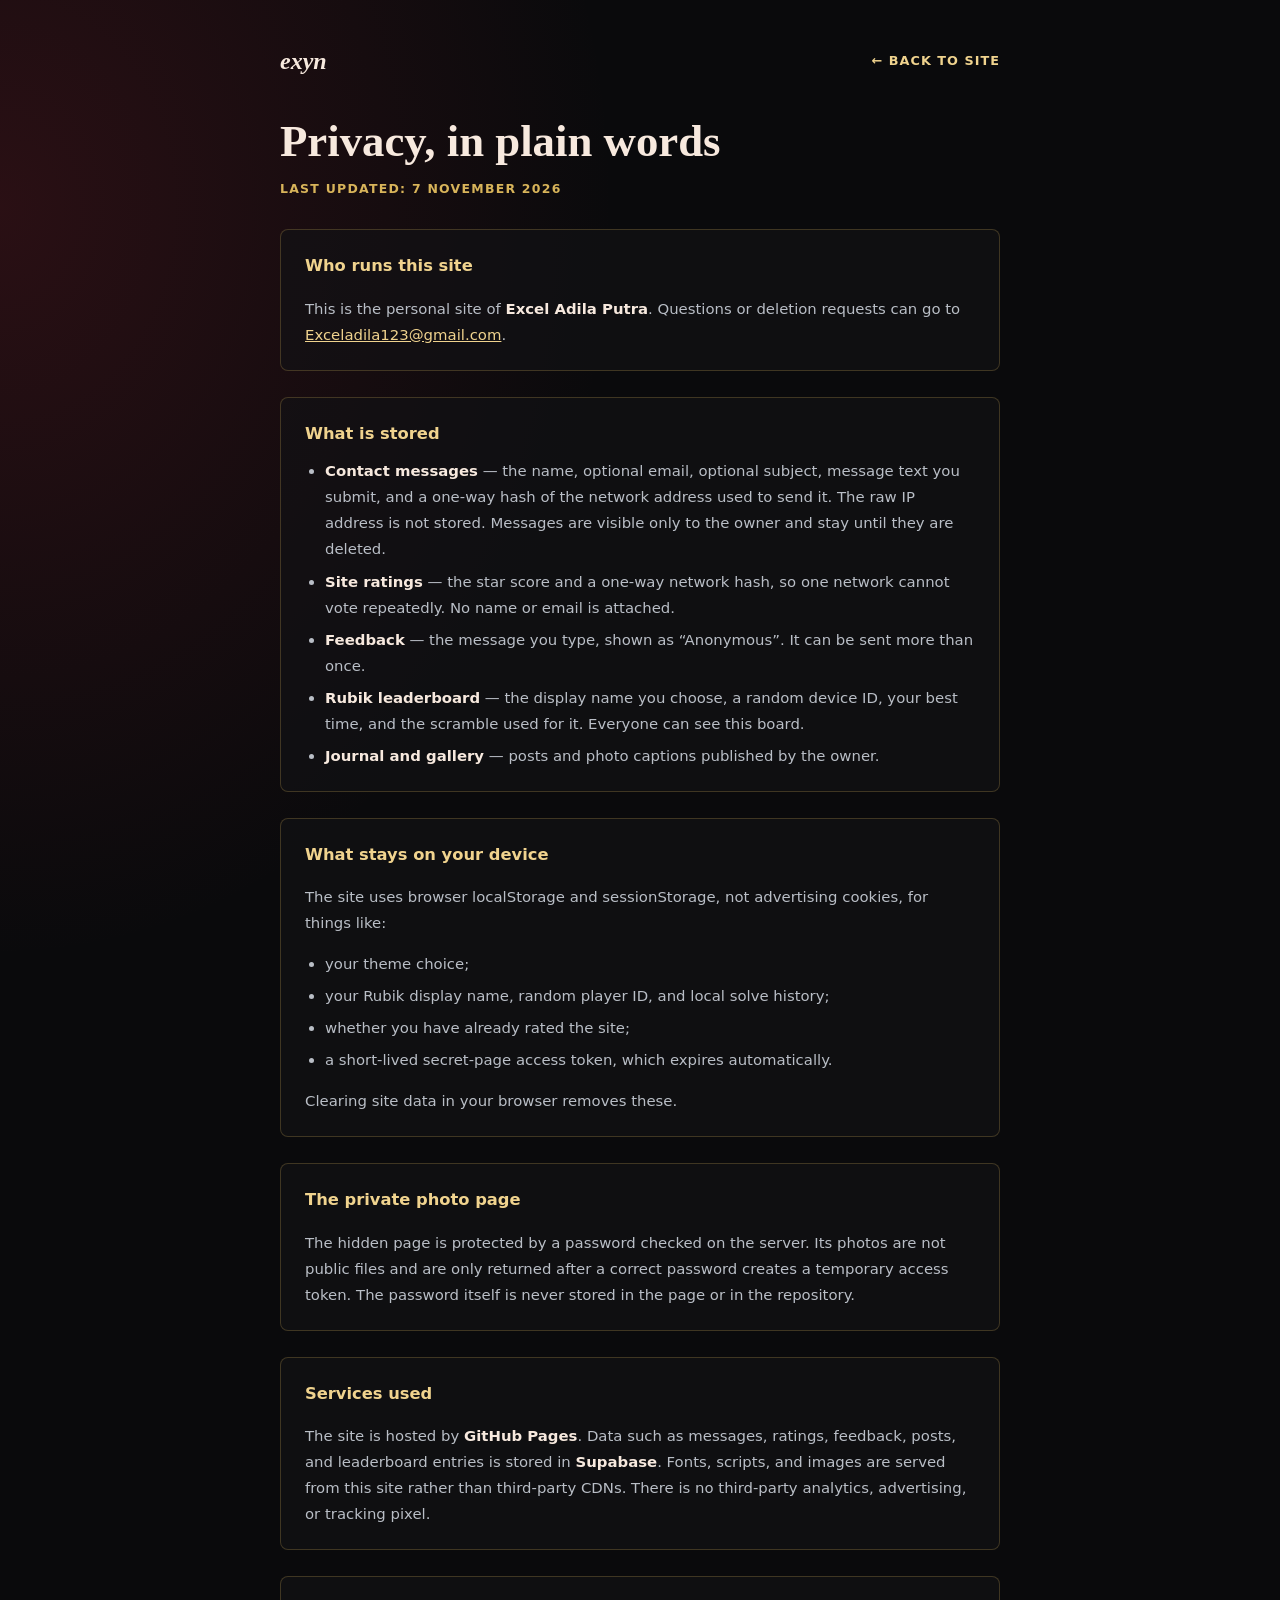
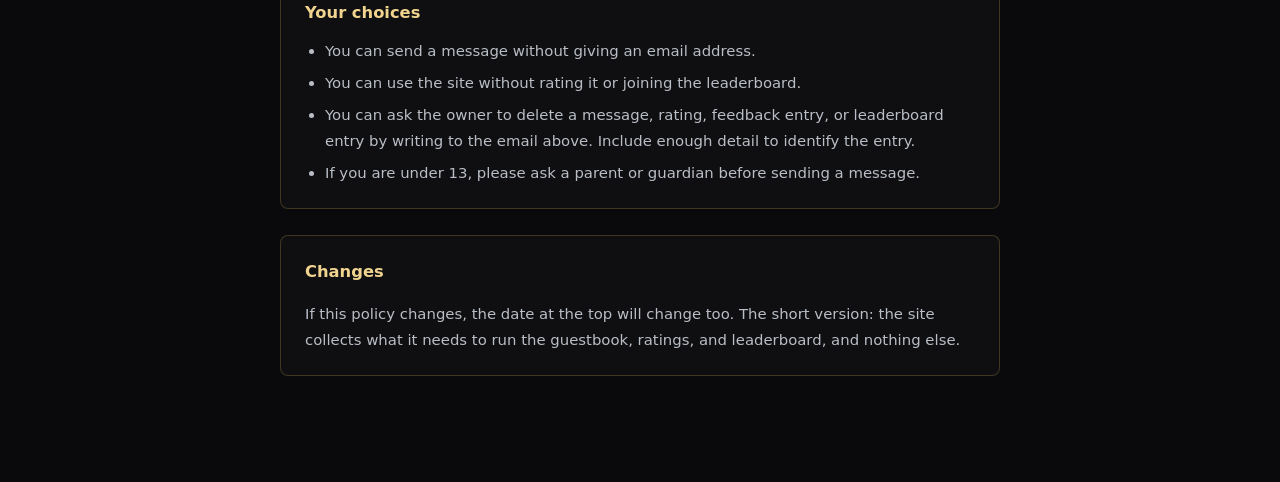
==== privacy.html @ 9a94ec02 "security, privacy and journal overhaul - Owner login via Supabase magic link (PKCE), no client-side " ====
<!DOCTYPE html>
<html lang="en">

<head>
  <meta charset="UTF-8">
  <meta name="viewport" content="width=device-width, initial-scale=1.0">
  <meta name="description" content="Privacy notes for exyn — what this personal site stores, why, and how to ask for deletion.">
  <meta name="theme-color" content="#0a0a0c">
  <meta name="color-scheme" content="dark">
  <link rel="canonical" href="https://pecellc.github.io/esyn/privacy.html">
  <title>Privacy — exyn</title>
  <style>
    :root {
      color-scheme: dark;
      --gold: #d8b45a;
      --gold-soft: #f0d38e;
      --cream: #f7e9de;
      --dim: #b9bec6;
      --line: rgba(216, 180, 90, .24);
      --card: rgba(18, 18, 21, .68);
    }

    * {
      box-sizing: border-box;
    }

    body {
      margin: 0;
      padding: 40px 20px 80px;
      background:
        radial-gradient(80% 60% at 0% 10%, rgba(156, 35, 49, .22), transparent 60%),
        #0a0a0c;
      color: var(--cream);
      font-family: "Segoe UI", system-ui, sans-serif;
      line-height: 1.75;
    }

    main {
      max-width: 720px;
      margin: 0 auto;
    }

    .top {
      display: flex;
      align-items: center;
      justify-content: space-between;
      gap: 16px;
      margin-bottom: 34px;
    }

    .logo {
      font-family: Georgia, serif;
      font-size: 1.5rem;
      font-weight: 800;
      font-style: italic;
      color: var(--cream);
      text-decoration: none;
    }

    .back {
      color: var(--gold-soft);
      font-size: .8rem;
      font-weight: 700;
      letter-spacing: .08em;
      text-transform: uppercase;
      text-decoration: none;
    }

    h1 {
      margin: 0 0 10px;
      font-family: Georgia, serif;
      font-size: clamp(1.8rem, 5vw, 2.8rem);
      line-height: 1.15;
    }

    .updated {
      margin: 0 0 30px;
      color: var(--gold);
      font-size: .78rem;
      font-weight: 700;
      letter-spacing: .1em;
      text-transform: uppercase;
    }

    section {
      margin-bottom: 26px;
      padding: 22px 24px;
      border: 1px solid var(--line);
      border-radius: 8px;
      background: var(--card);
    }

    h2 {
      margin: 0 0 10px;
      font-size: 1.02rem;
      color: var(--gold-soft);
    }

    p,
    li {
      color: var(--dim);
      font-size: .93rem;
    }

    p:last-child {
      margin-bottom: 0;
    }

    ul {
      margin: 8px 0 0;
      padding-left: 20px;
    }

    li+li {
      margin-top: 6px;
    }

    strong {
      color: var(--cream);
    }

    a {
      color: var(--gold-soft);
    }
  </style>
</head>

<body>
  <main>
    <div class="top">
      <a class="logo" href="./">exyn</a>
      <a class="back" href="./">← Back to site</a>
    </div>

    <h1>Privacy, in plain words</h1>
    <p class="updated">Last updated: 7 November 2026</p>

    <section>
      <h2>Who runs this site</h2>
      <p>This is the personal site of <strong>Excel Adila Putra</strong>. Questions or deletion requests can go to
        <a href="mailto:Exceladila123@gmail.com">Exceladila123@gmail.com</a>.</p>
    </section>

    <section>
      <h2>What is stored</h2>
      <ul>
        <li><strong>Contact messages</strong> — the name, optional email, optional subject, message text you submit,
          and a one-way hash of the network address used to send it. The raw IP address is not stored. Messages are
          visible only to the owner and stay until they are deleted.</li>
        <li><strong>Site ratings</strong> — the star score and a one-way network hash, so one network cannot vote
          repeatedly. No name or email is attached.</li>
        <li><strong>Feedback</strong> — the message you type, shown as “Anonymous”. It can be sent more than once.</li>
        <li><strong>Rubik leaderboard</strong> — the display name you choose, a random device ID, your best time, and
          the scramble used for it. Everyone can see this board.</li>
        <li><strong>Journal and gallery</strong> — posts and photo captions published by the owner.</li>
      </ul>
    </section>

    <section>
      <h2>What stays on your device</h2>
      <p>The site uses browser localStorage and sessionStorage, not advertising cookies, for things like:</p>
      <ul>
        <li>your theme choice;</li>
        <li>your Rubik display name, random player ID, and local solve history;</li>
        <li>whether you have already rated the site;</li>
        <li>a short-lived secret-page access token, which expires automatically.</li>
      </ul>
      <p>Clearing site data in your browser removes these.</p>
    </section>

    <section>
      <h2>The private photo page</h2>
      <p>The hidden page is protected by a password checked on the server. Its photos are not public files and are
        only returned after a correct password creates a temporary access token. The password itself is never stored
        in the page or in the repository.</p>
    </section>

    <section>
      <h2>Services used</h2>
      <p>The site is hosted by <strong>GitHub Pages</strong>. Data such as messages, ratings, feedback, posts, and
        leaderboard entries is stored in <strong>Supabase</strong>. Fonts, scripts, and images are served from this
        site rather than third-party CDNs. There is no third-party analytics, advertising, or tracking pixel.</p>
    </section>

    <section>
      <h2>Your choices</h2>
      <ul>
        <li>You can send a message without giving an email address.</li>
        <li>You can use the site without rating it or joining the leaderboard.</li>
        <li>You can ask the owner to delete a message, rating, feedback entry, or leaderboard entry by writing to the
          email above. Include enough detail to identify the entry.</li>
        <li>If you are under 13, please ask a parent or guardian before sending a message.</li>
      </ul>
    </section>

    <section>
      <h2>Changes</h2>
      <p>If this policy changes, the date at the top will change too. The short version: the site collects what it
        needs to run the guestbook, ratings, and leaderboard, and nothing else.</p>
    </section>
  </main>
</body>

</html>
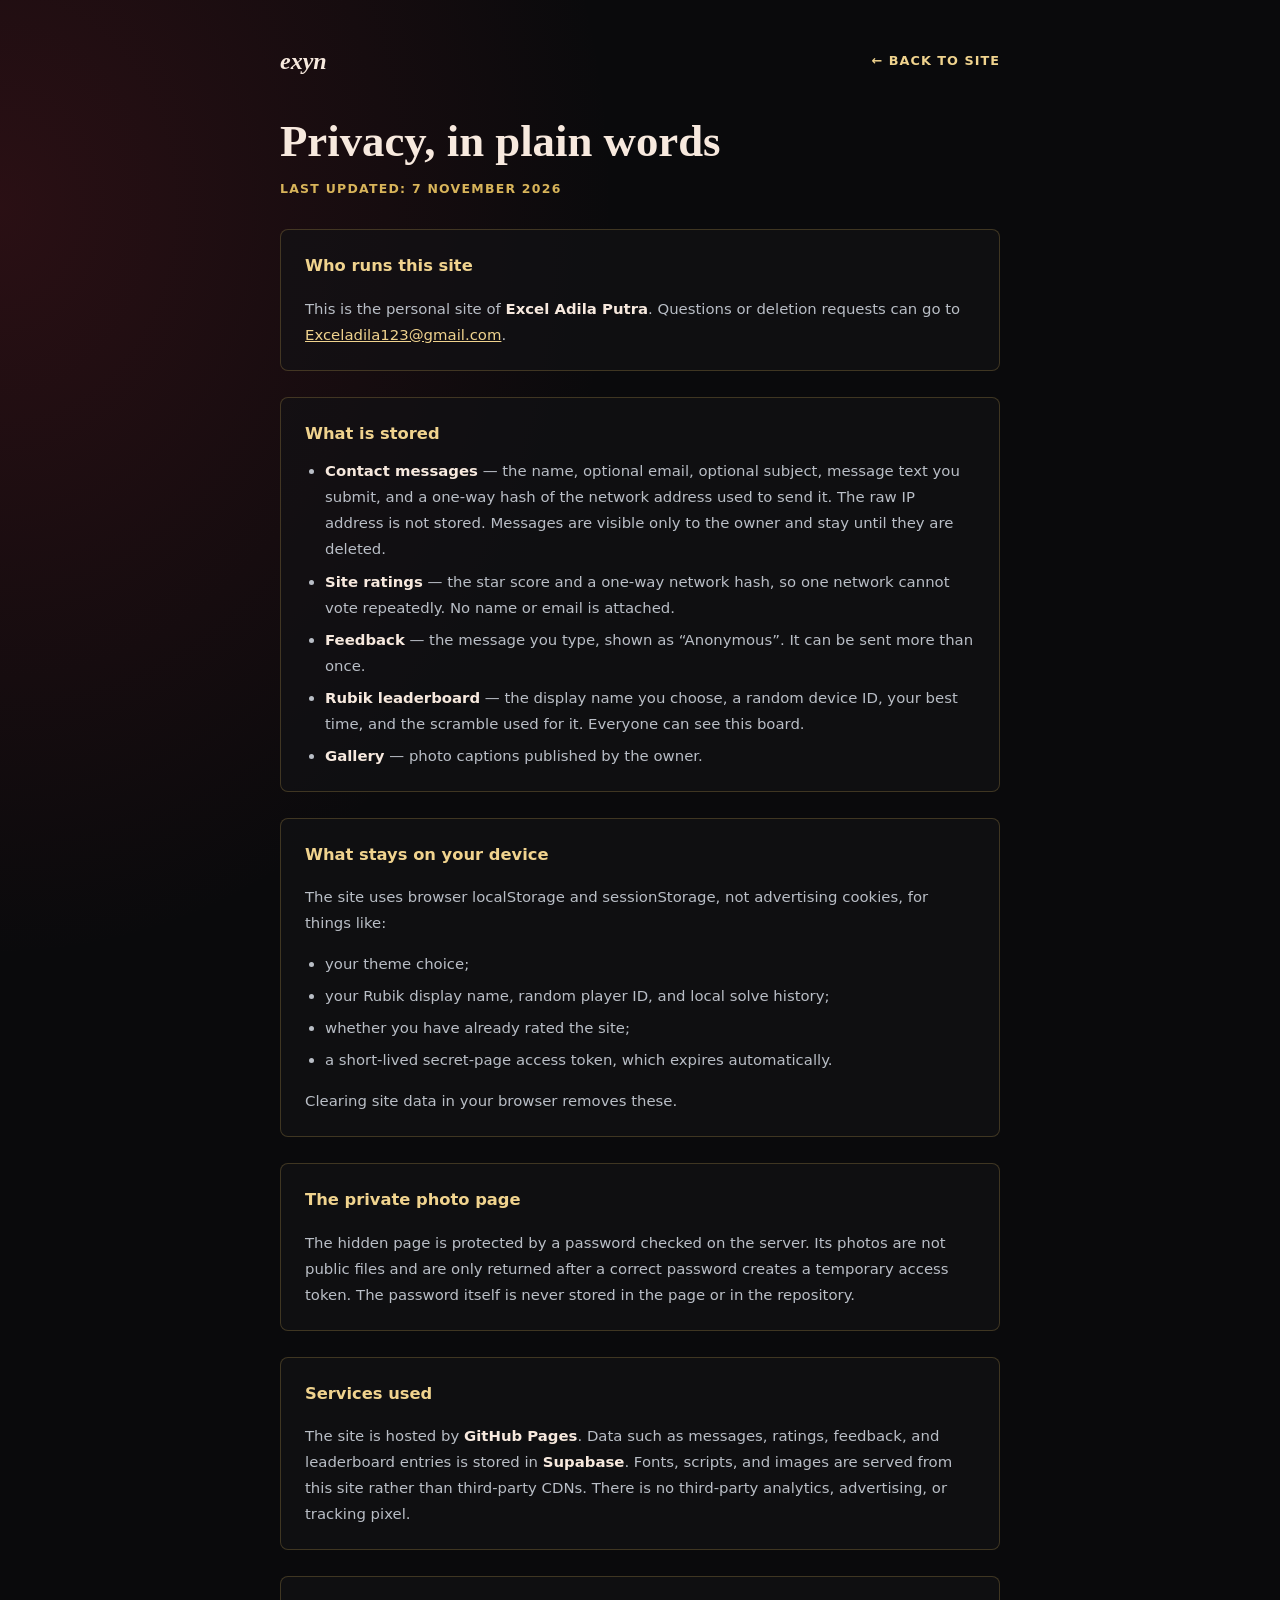
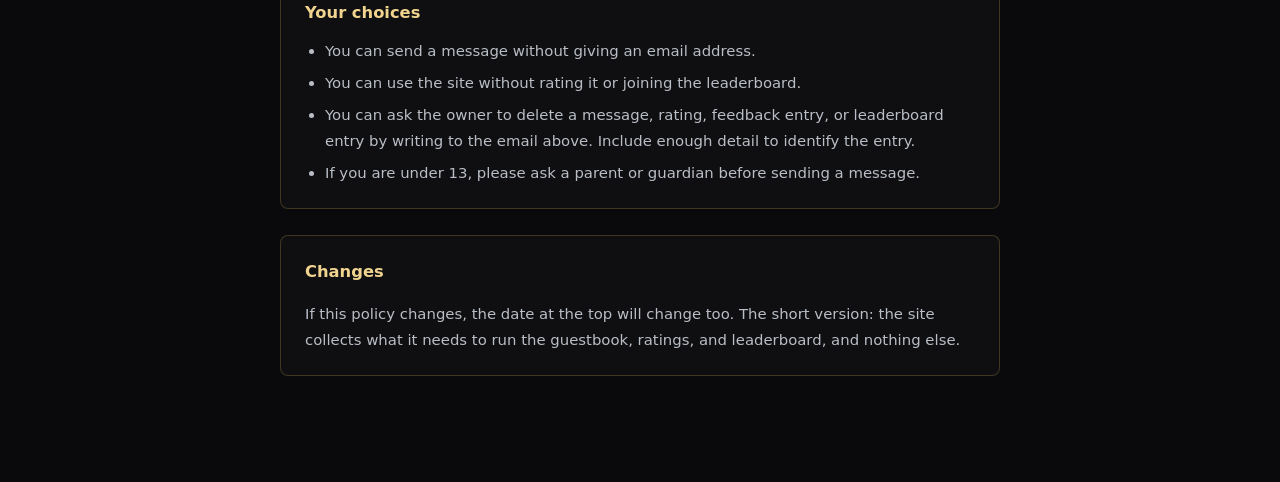
==== commit e456e713: "remove journal/now feature and RSS feed completely" ====
--- a/privacy.html
+++ b/privacy.html
@@ -152,7 +152,7 @@
         <li><strong>Feedback</strong> — the message you type, shown as “Anonymous”. It can be sent more than once.</li>
         <li><strong>Rubik leaderboard</strong> — the display name you choose, a random device ID, your best time, and
           the scramble used for it. Everyone can see this board.</li>
-        <li><strong>Journal and gallery</strong> — posts and photo captions published by the owner.</li>
+        <li><strong>Gallery</strong> — photo captions published by the owner.</li>
       </ul>
     </section>
 
@@ -177,7 +177,7 @@
 
     <section>
       <h2>Services used</h2>
-      <p>The site is hosted by <strong>GitHub Pages</strong>. Data such as messages, ratings, feedback, posts, and
+      <p>The site is hosted by <strong>GitHub Pages</strong>. Data such as messages, ratings, feedback, and
         leaderboard entries is stored in <strong>Supabase</strong>. Fonts, scripts, and images are served from this
         site rather than third-party CDNs. There is no third-party analytics, advertising, or tracking pixel.</p>
     </section>
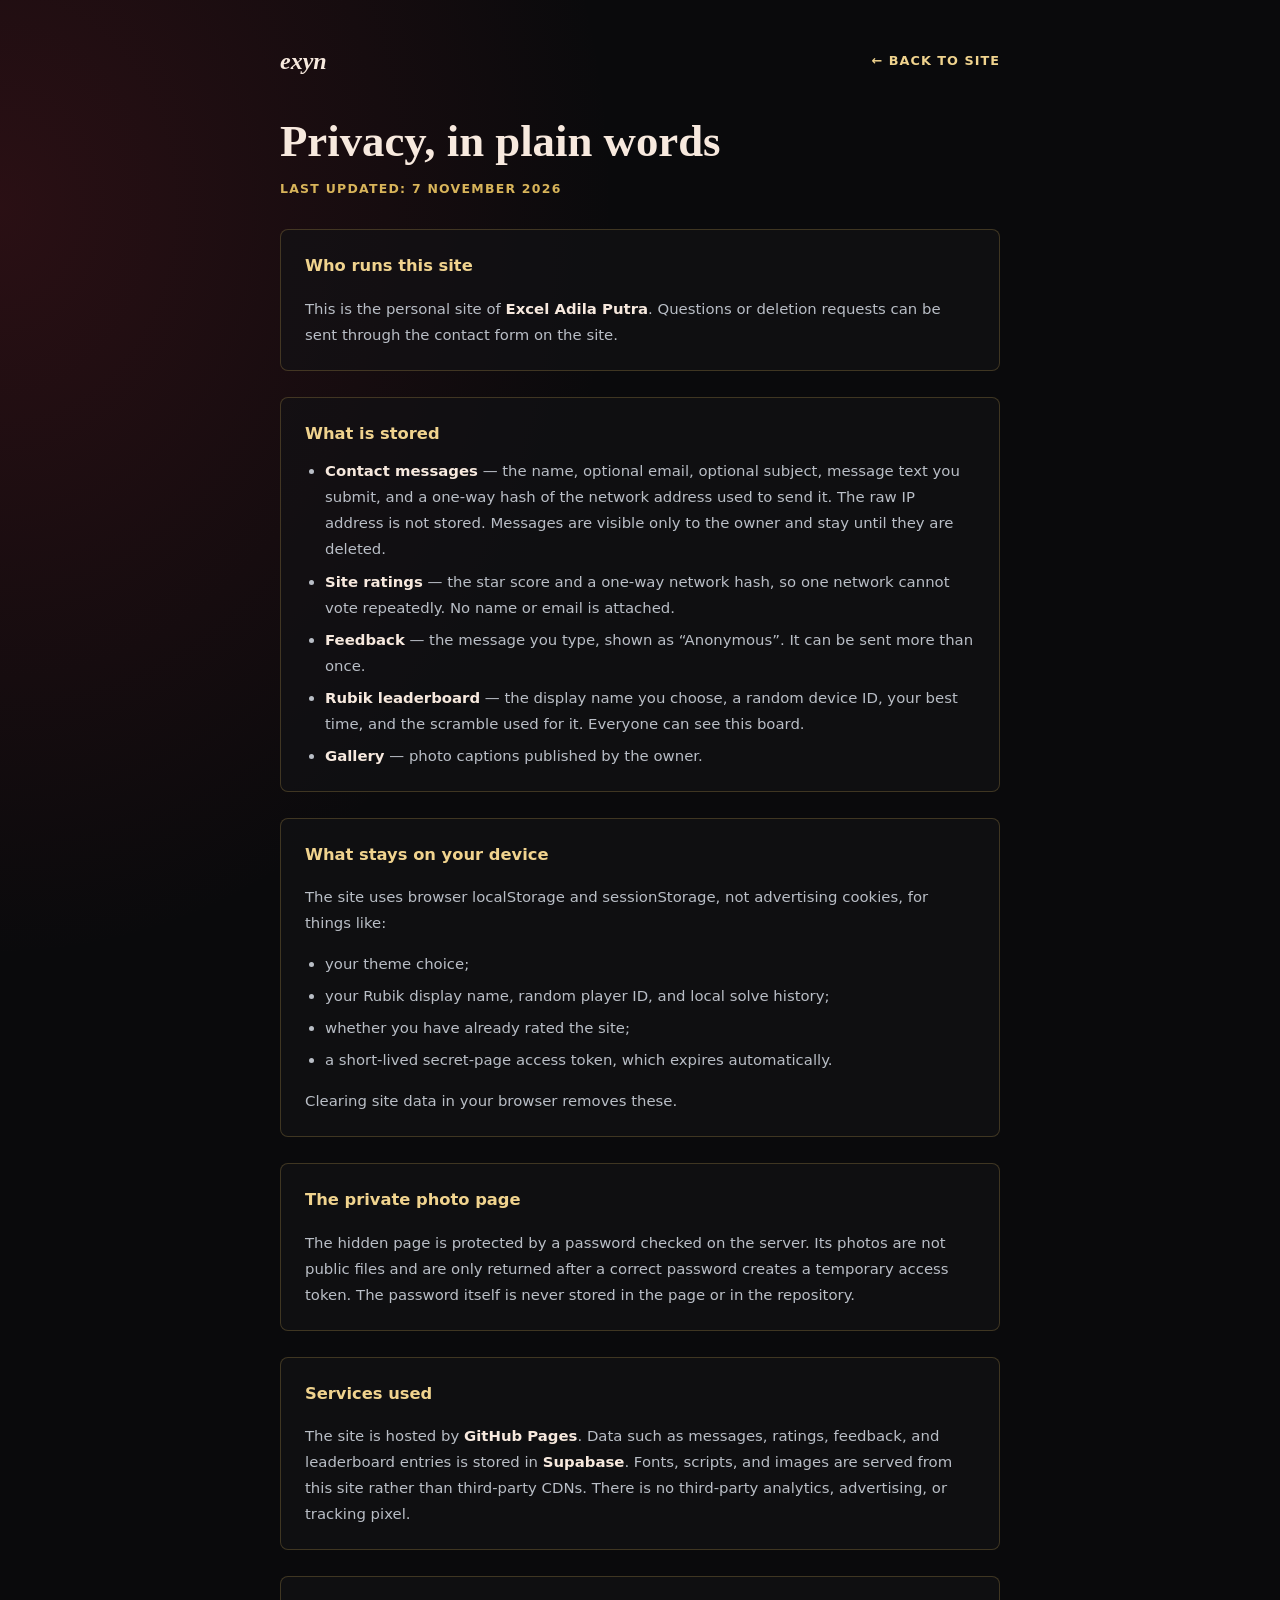
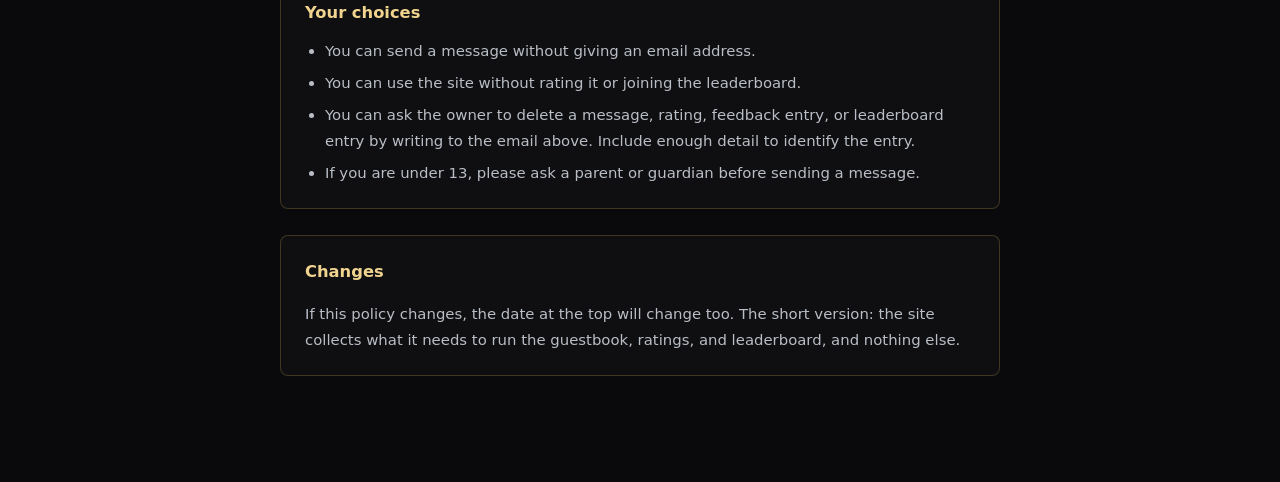
==== commit f354b881: "make secret page text editable and remove owner email from public UI" ====
--- a/privacy.html
+++ b/privacy.html
@@ -137,8 +137,8 @@
 
     <section>
       <h2>Who runs this site</h2>
-      <p>This is the personal site of <strong>Excel Adila Putra</strong>. Questions or deletion requests can go to
-        <a href="mailto:Exceladila123@gmail.com">Exceladila123@gmail.com</a>.</p>
+      <p>This is the personal site of <strong>Excel Adila Putra</strong>. Questions or deletion requests can be sent
+        through the contact form on the site.</p>
     </section>
 
     <section>
